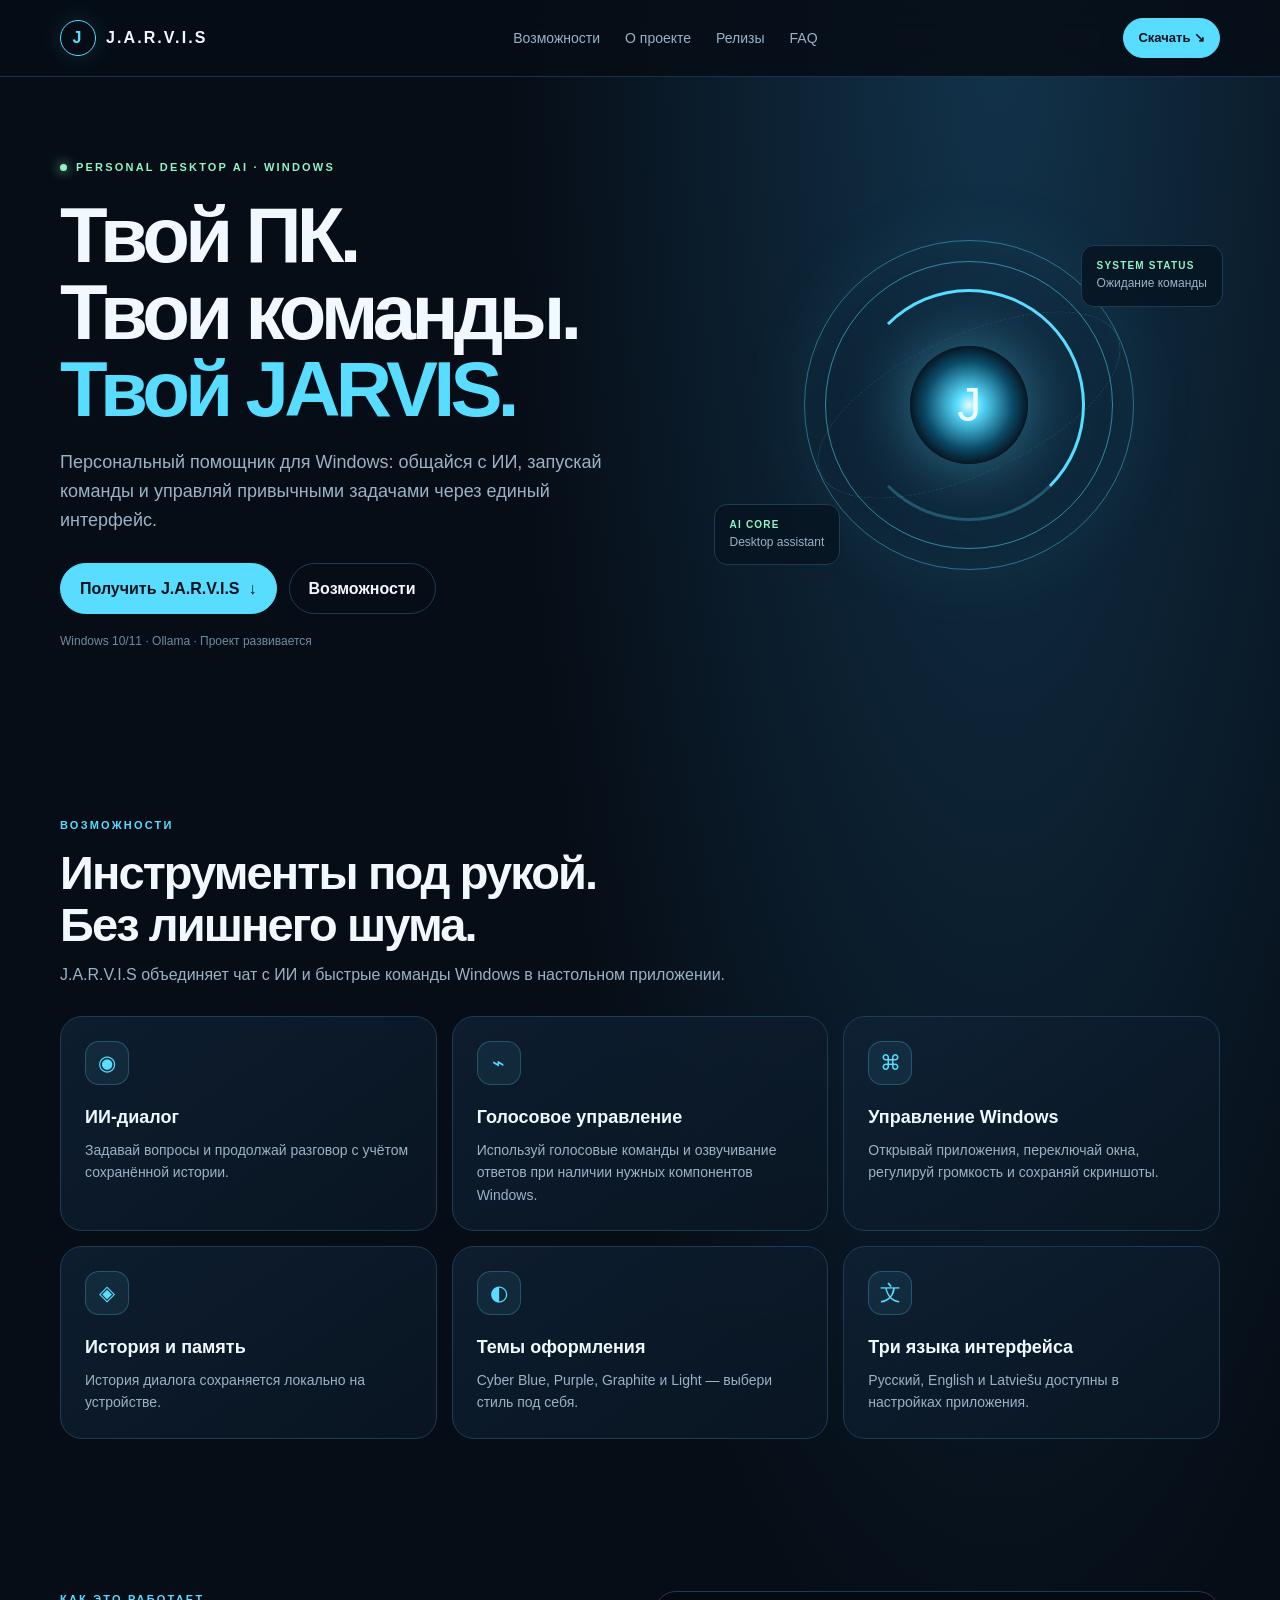
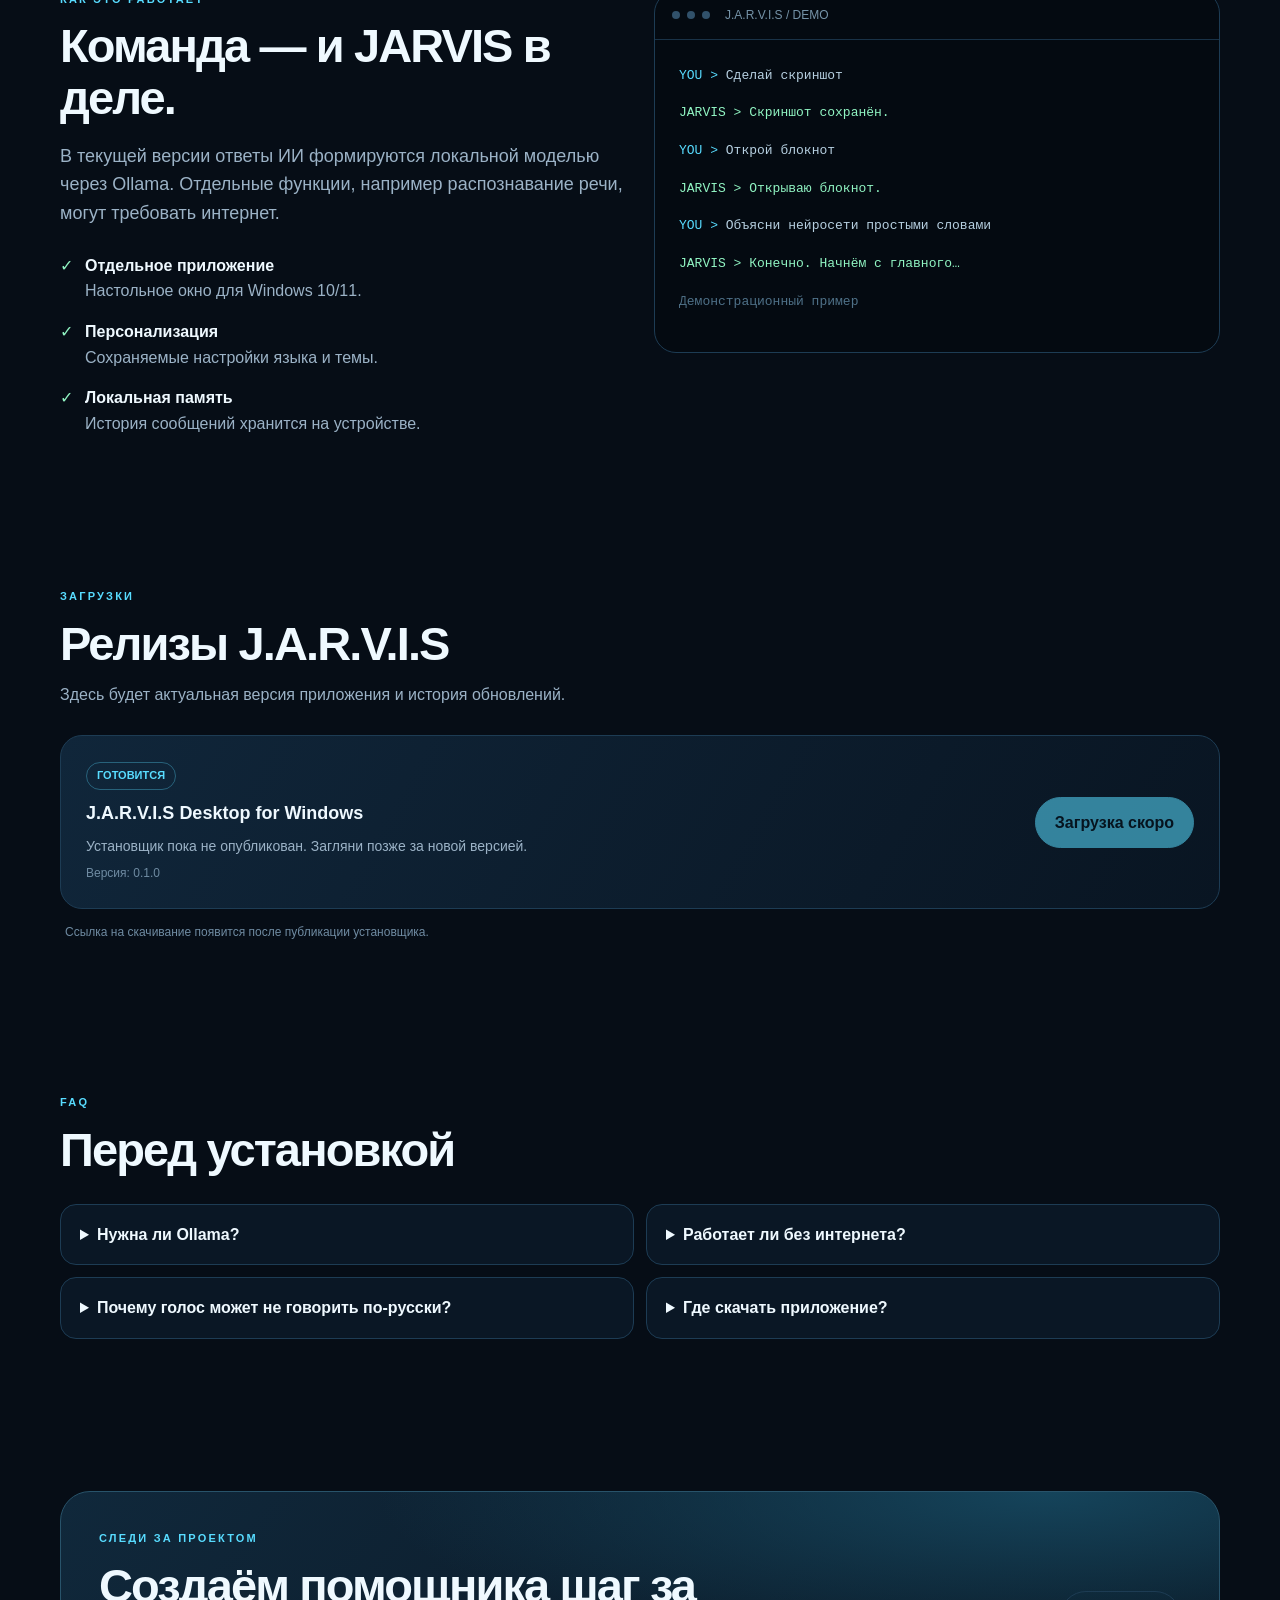
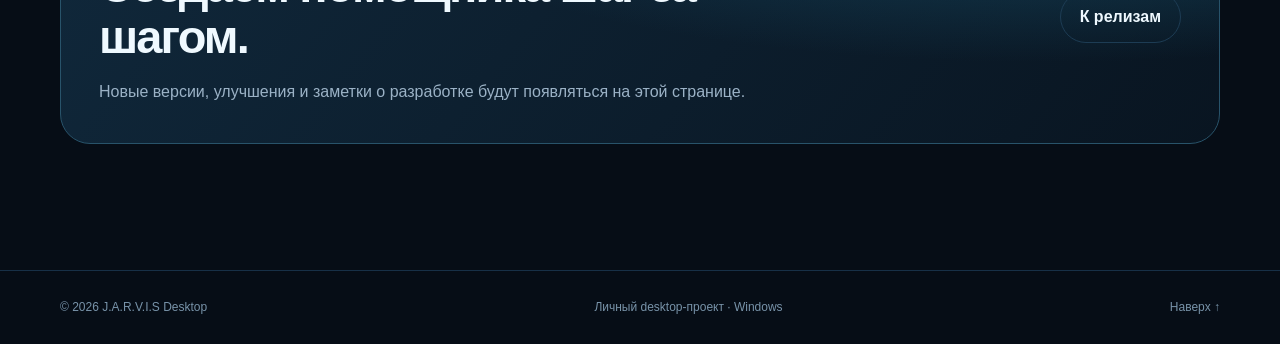
==== index.html @ d4314471 "Add files via upload" ====
<!doctype html>
<html lang="ru">
<head>
<meta charset="utf-8"><meta name="viewport" content="width=device-width, initial-scale=1">
<meta name="theme-color" content="#07111d">
<meta name="description" content="J.A.R.V.I.S Desktop — персональный ИИ-помощник для Windows. Возможности, релизы и загрузка.">
<title>J.A.R.V.I.S — Desktop AI</title>
<link rel="stylesheet" href="styles.css">
<script src="site-config.js"></script>
</head>
<body>
<header><div class="wrap nav">
<a class="brand" href="#top"><span class="mark">J</span> J.A.R.V.I.S</a>
<nav class="links"><a href="#features">Возможности</a><a href="#about">О проекте</a><a href="#releases">Релизы</a><a href="#faq">FAQ</a></nav>
<a class="btn small" href="#releases">Скачать ↘</a>
</div></header>
<main id="top">
<div class="wrap hero">
<div>
<div class="eyebrow"><span class="live"></span> PERSONAL DESKTOP AI · WINDOWS</div>
<h1>Твой ПК.<br>Твои команды.<br><span>Твой JARVIS.</span></h1>
<p class="lead">Персональный помощник для Windows: общайся с ИИ, запускай команды и управляй привычными задачами через единый интерфейс.</p>
<div class="actions"><a class="btn" href="#releases">Получить J.A.R.V.I.S <span>↓</span></a><a class="btn ghost" href="#features">Возможности</a></div>
<div class="note">Windows 10/11 · Ollama · Проект развивается</div>
</div>
<div class="reactorbox" aria-label="Футуристическое ядро JARVIS"><div class="reactor"><div class="orbit"></div><div class="core">J</div></div><div class="hud a"><b>SYSTEM STATUS</b>Ожидание команды</div><div class="hud b"><b>AI CORE</b>Desktop assistant</div></div>
</div>

<section id="features"><div class="wrap">
<div class="head"><div class="kicker">Возможности</div><h2>Инструменты под рукой.<br>Без лишнего шума.</h2><p>J.A.R.V.I.S объединяет чат с ИИ и быстрые команды Windows в настольном приложении.</p></div>
<div class="cards">
<article class="card"><div class="ico">◉</div><h3>ИИ-диалог</h3><p>Задавай вопросы и продолжай разговор с учётом сохранённой истории.</p></article>
<article class="card"><div class="ico">⌁</div><h3>Голосовое управление</h3><p>Используй голосовые команды и озвучивание ответов при наличии нужных компонентов Windows.</p></article>
<article class="card"><div class="ico">⌘</div><h3>Управление Windows</h3><p>Открывай приложения, переключай окна, регулируй громкость и сохраняй скриншоты.</p></article>
<article class="card"><div class="ico">◈</div><h3>История и память</h3><p>История диалога сохраняется локально на устройстве.</p></article>
<article class="card"><div class="ico">◐</div><h3>Темы оформления</h3><p>Cyber Blue, Purple, Graphite и Light — выбери стиль под себя.</p></article>
<article class="card"><div class="ico">文</div><h3>Три языка интерфейса</h3><p>Русский, English и Latviešu доступны в настройках приложения.</p></article>
</div></div></section>

<section id="about"><div class="wrap split">
<div><div class="kicker">Как это работает</div><h2>Команда — и JARVIS в деле.</h2><p class="lead">В текущей версии ответы ИИ формируются локальной моделью через Ollama. Отдельные функции, например распознавание речи, могут требовать интернет.</p>
<div class="checks"><div class="check"><span class="tick">✓</span><div><strong>Отдельное приложение</strong>Настольное окно для Windows 10/11.</div></div><div class="check"><span class="tick">✓</span><div><strong>Персонализация</strong>Сохраняемые настройки языка и темы.</div></div><div class="check"><span class="tick">✓</span><div><strong>Локальная память</strong>История сообщений хранится на устройстве.</div></div></div></div>
<div class="terminal"><div class="termhead"><span class="ball"></span><span class="ball"></span><span class="ball"></span><span style="margin-left:8px">J.A.R.V.I.S / DEMO</span></div><div class="termbody"><p><span class="prompt">YOU &gt;</span> Сделай скриншот</p><p class="response">JARVIS &gt; Скриншот сохранён.</p><p><span class="prompt">YOU &gt;</span> Открой блокнот</p><p class="response">JARVIS &gt; Открываю блокнот.</p><p><span class="prompt">YOU &gt;</span> Объясни нейросети простыми словами</p><p class="response">JARVIS &gt; Конечно. Начнём с главного…</p><p class="dim">Демонстрационный пример</p></div></div>
</div></section>

<section id="releases"><div class="wrap"><div class="head"><div class="kicker">Загрузки</div><h2>Релизы J.A.R.V.I.S</h2><p>Здесь будет актуальная версия приложения и история обновлений.</p></div>
<div class="release">
<div><span class="pill" id="releaseStatus">ГОТОВИТСЯ</span><h3 id="releaseTitle">J.A.R.V.I.S Desktop for Windows</h3><p id="releaseDescription">Установщик пока не опубликован. Загляни позже за новой версией.</p><p class="version" id="versionLabel">Версия: скоро</p></div>
<a class="btn disabled" id="downloadBtn" href="#" aria-disabled="true">Загрузка скоро</a>
</div>
<p class="note" style="margin:14px 5px 0" id="releaseNote">Ссылка на скачивание появится после публикации установщика.</p>
</div></section>

<section id="faq"><div class="wrap"><div class="head"><div class="kicker">FAQ</div><h2>Перед установкой</h2></div><div class="faq">
<details><summary>Нужна ли Ollama?</summary><p>Да, текущая версия приложения обращается к Ollama, чтобы получать ответы от локальной языковой модели. Ollama и модель нужно настроить отдельно.</p></details>
<details><summary>Работает ли без интернета?</summary><p>Локальная модель может отвечать без облачного ИИ, но распознавание речи через Google в текущем приложении требует интернет-соединения.</p></details>
<details><summary>Почему голос может не говорить по-русски?</summary><p>В Windows должен быть установлен совместимый русский голос преобразования текста в речь. Наличие голоса зависит от конфигурации системы.</p></details>
<details><summary>Где скачать приложение?</summary><p>Когда будет опубликован установщик, ссылка появится в разделе «Релизы».</p></details>
</div></div></section>

<section><div class="wrap"><div class="cta"><div><div class="kicker">Следи за проектом</div><h2>Создаём помощника шаг за шагом.</h2><p>Новые версии, улучшения и заметки о разработке будут появляться на этой странице.</p></div><a class="btn ghost" href="#releases">К релизам</a></div></div></section>
</main>
<footer><div class="wrap foot"><span>© <span id="year"></span> J.A.R.V.I.S Desktop</span><span>Личный desktop-проект · Windows</span><a href="#top">Наверх ↑</a></div></footer>
<script src="app.js"></script>
</body></html>
---- styles.css ----
*{box-sizing:border-box}html{scroll-behavior:smooth}body{margin:0;background:radial-gradient(ellipse at 78% 0%,#12334b 0,transparent 35%),#060d16;color:#eff9ff;font:16px/1.6 Inter,"Segoe UI",Arial,sans-serif}a{color:inherit;text-decoration:none}.wrap{width:min(1160px,calc(100% - 40px));margin:auto}header{position:sticky;top:0;z-index:10;background:#060d16df;backdrop-filter:blur(16px);border-bottom:1px solid #193247}.nav{height:76px;display:flex;align-items:center;justify-content:space-between;gap:24px}.brand{display:flex;align-items:center;gap:10px;font-weight:900;letter-spacing:.13em}.mark{width:36px;height:36px;border:1px solid #58dcff;border-radius:50%;display:grid;place-items:center;color:#58dcff;box-shadow:0 0 25px #58dcff25}.links{display:flex;gap:25px;color:#9bb2c6;font-size:14px}.links a:hover{color:#58dcff}.btn{border:1px solid #58dcff;background:#58dcff;color:#03111a;padding:12px 19px;border-radius:999px;font-weight:850;display:inline-flex;align-items:center;justify-content:center;gap:9px;cursor:pointer;transition:.2s}.btn:hover{transform:translateY(-2px);box-shadow:0 10px 30px #58dcff24}.btn.ghost{background:transparent;color:#eff9ff;border-color:#1d3c54}.btn.small{padding:9px 14px;font-size:13px}.btn.disabled{opacity:.55;pointer-events:none;cursor:not-allowed}.hero{display:grid;grid-template-columns:1.1fr .9fr;align-items:center;gap:45px;padding:82px 0 90px;min-height:600px}.eyebrow,.kicker{font-size:11px;letter-spacing:.2em;text-transform:uppercase;font-weight:900;color:#91f5c3}.eyebrow{display:flex;align-items:center;gap:9px}.live{width:7px;height:7px;border-radius:50%;background:#91f5c3;box-shadow:0 0 12px #91f5c3}h1{font-size:clamp(44px,6.5vw,78px);letter-spacing:-.06em;line-height:.99;margin:20px 0}h1 span{color:#58dcff}h2{font-size:clamp(30px,4vw,47px);line-height:1.1;letter-spacing:-.04em;margin:12px 0}h3{margin:0 0 7px;font-size:18px}.lead{font-size:18px;max-width:580px;color:#9bb2c6}.actions{display:flex;gap:12px;flex-wrap:wrap;margin:28px 0 18px}.note{font-size:12px;color:#6f8ba2}.reactorbox{position:relative;min-height:390px;display:grid;place-items:center}.reactor{width:min(330px,75vw);aspect-ratio:1;border:1px solid #58dcff6b;border-radius:50%;display:grid;place-items:center;position:relative;box-shadow:0 0 80px #58dcff10,inset 0 0 55px #58dcff0a;animation:float 5s ease-in-out infinite}.reactor:before,.reactor:after{content:"";position:absolute;inset:20px;border:1px solid #58dcff85;border-radius:50%}.reactor:after{inset:48px;border:3px solid #58dcff;border-left-color:transparent;border-bottom-color:#58dcff44;animation:spin 12s linear infinite}.orbit{position:absolute;inset:0;border:1px dashed #58dcff45;border-radius:50%;transform:rotate(-25deg) scaleY(.42)}.core{width:118px;height:118px;border-radius:50%;background:radial-gradient(circle,#e4fbff 0,#58dcff 15%,#0b4c69 52%,#06101b 73%);box-shadow:0 0 60px #58dcff70;display:grid;place-items:center;font-size:48px;font-weight:300}.hud{position:absolute;padding:12px 15px;border:1px solid #1d3c54;border-radius:13px;background:#071522df;backdrop-filter:blur(10px);font-size:12px;color:#9bb2c6}.hud b{display:block;color:#91f5c3;font-size:10px;letter-spacing:.12em}.hud.a{right:-3px;top:35px}.hud.b{left:-4px;bottom:35px}section{padding:76px 0}.head{max-width:690px;margin-bottom:28px}.head p{color:#9bb2c6;margin:0}.kicker{color:#58dcff}.cards{display:grid;grid-template-columns:repeat(3,1fr);gap:15px}.card{padding:24px;border:1px solid #1d3c54;border-radius:22px;background:linear-gradient(145deg,#102338b8,#091522e8);min-height:180px}.ico{height:44px;width:44px;display:grid;place-items:center;border-radius:14px;border:1px solid #58dcff40;background:#58dcff12;color:#58dcff;font-size:21px;margin-bottom:18px}.card p{font-size:14px;color:#9bb2c6;margin:0}.split{display:grid;grid-template-columns:1fr 1fr;gap:28px;align-items:start}.terminal{border:1px solid #1d3c54;border-radius:22px;overflow:hidden;background:#040a11}.termhead{padding:14px 17px;border-bottom:1px solid #193247;color:#7593a8;font-size:12px;display:flex;align-items:center;gap:7px}.ball{height:8px;width:8px;border-radius:50%;background:#31516a}.termbody{padding:24px;font:13px/1.9 Consolas,monospace;color:#b7d0e1}.prompt{color:#58dcff}.response{color:#91f5c3}.termbody p{margin:0 0 13px}.dim{color:#4f7188}.checks{display:grid;gap:15px;margin-top:25px}.check{display:flex;gap:12px;color:#9bb2c6}.check strong{display:block;color:#eff9ff}.tick{color:#91f5c3}.release{display:grid;grid-template-columns:1fr auto;align-items:center;gap:20px;border:1px solid #1d3c54;border-radius:22px;padding:25px;background:linear-gradient(120deg,#10263a,#091522)}.pill{display:inline-block;border:1px solid #58dcff55;border-radius:999px;padding:4px 10px;color:#58dcff;font-size:11px;font-weight:800}.release p{color:#9bb2c6;margin:7px 0 0;font-size:14px}.release h3{margin-top:9px}.version{font-size:12px!important;color:#6f8ba2!important}.faq{display:grid;grid-template-columns:1fr 1fr;gap:12px}details{border:1px solid #1d3c54;border-radius:16px;background:#0a1725;padding:17px 19px}summary{font-weight:750;cursor:pointer}details p{font-size:14px;color:#9bb2c6;margin-bottom:0}.cta{border:1px solid #28536a;border-radius:30px;padding:38px;background:radial-gradient(ellipse at 85% 0%,#15445b,transparent 48%),linear-gradient(130deg,#10283b,#091521);display:flex;justify-content:space-between;align-items:center;gap:25px}.cta p{color:#9bb2c6;margin-bottom:0}.cta h2{max-width:650px}footer{border-top:1px solid #173047;margin-top:50px;padding:27px 0;color:#7893a9;font-size:12px}.foot{display:flex;justify-content:space-between;gap:16px;flex-wrap:wrap}@keyframes spin{to{transform:rotate(335deg)}}@keyframes float{50%{transform:translateY(-8px)}}@media(max-width:820px){.links{display:none}.hero,.split{grid-template-columns:1fr}.hero{padding:50px 0 65px;gap:0}.reactorbox{min-height:330px}.cards{grid-template-columns:1fr 1fr}.cta{display:block}.cta .btn{margin-top:20px}}@media(max-width:560px){.wrap{width:calc(100% - 28px)}.cards,.faq{grid-template-columns:1fr}.nav{height:66px}.nav>.btn{padding:9px 12px;font-size:12px}.hero{padding-top:42px}h1{font-size:48px}.lead{font-size:16px}.reactorbox{min-height:295px}.hud.a{right:0}.hud.b{left:0}.release{grid-template-columns:1fr}.cta{padding:25px}}@media(prefers-reduced-motion:reduce){*,*:before,*:after{animation:none!important;scroll-behavior:auto!important;transition:none!important}}
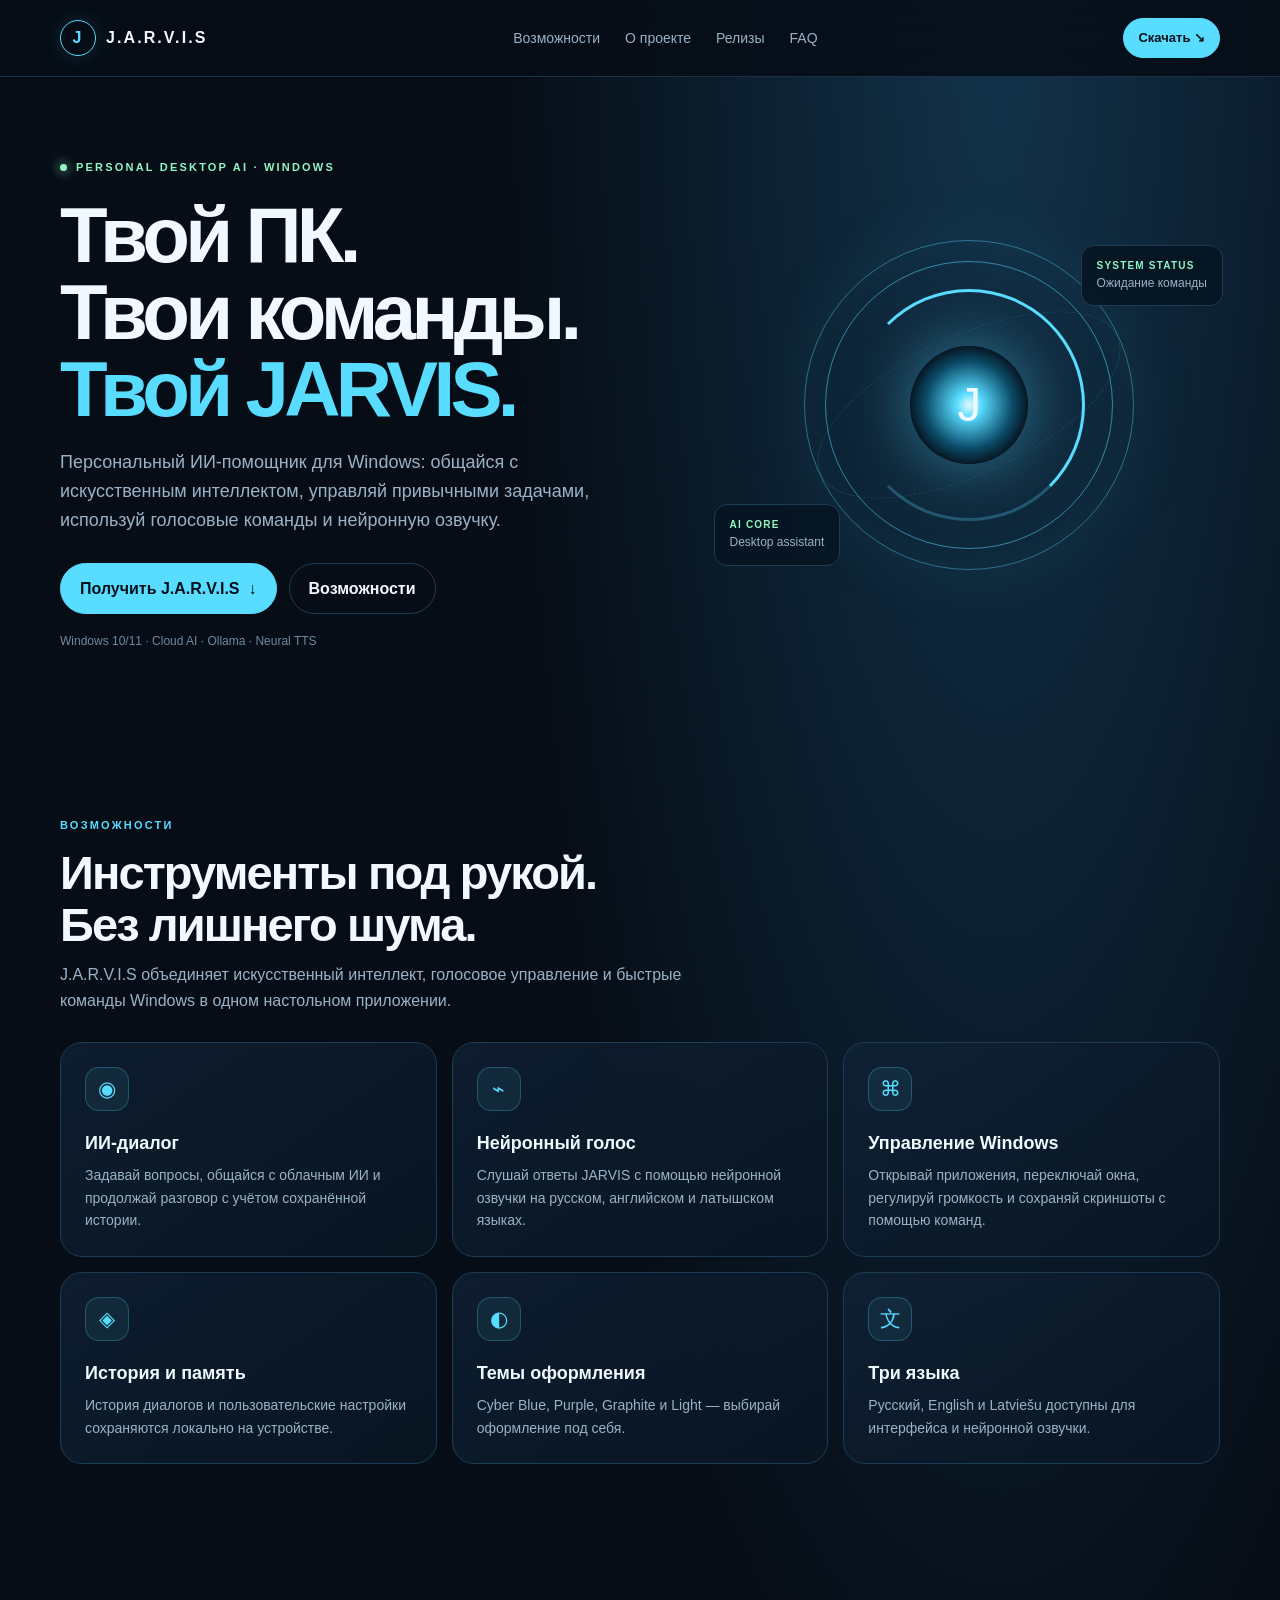
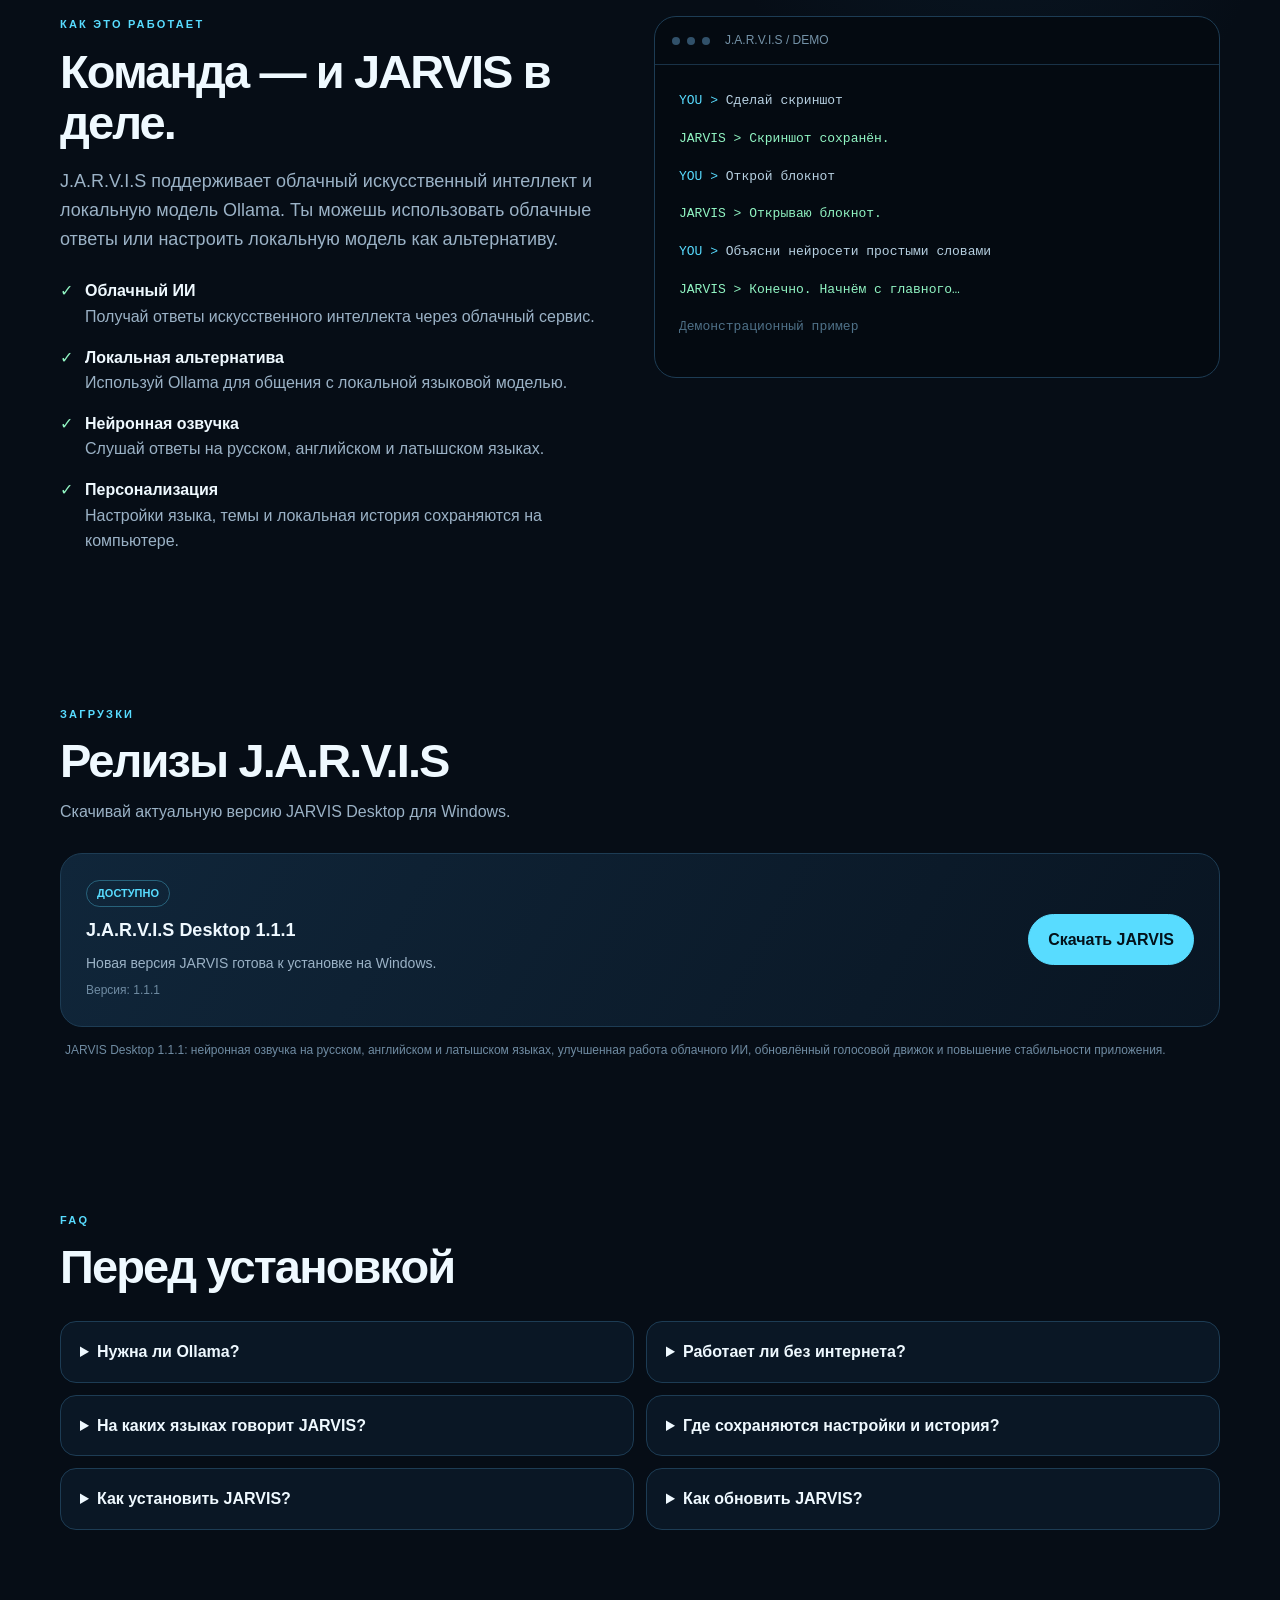
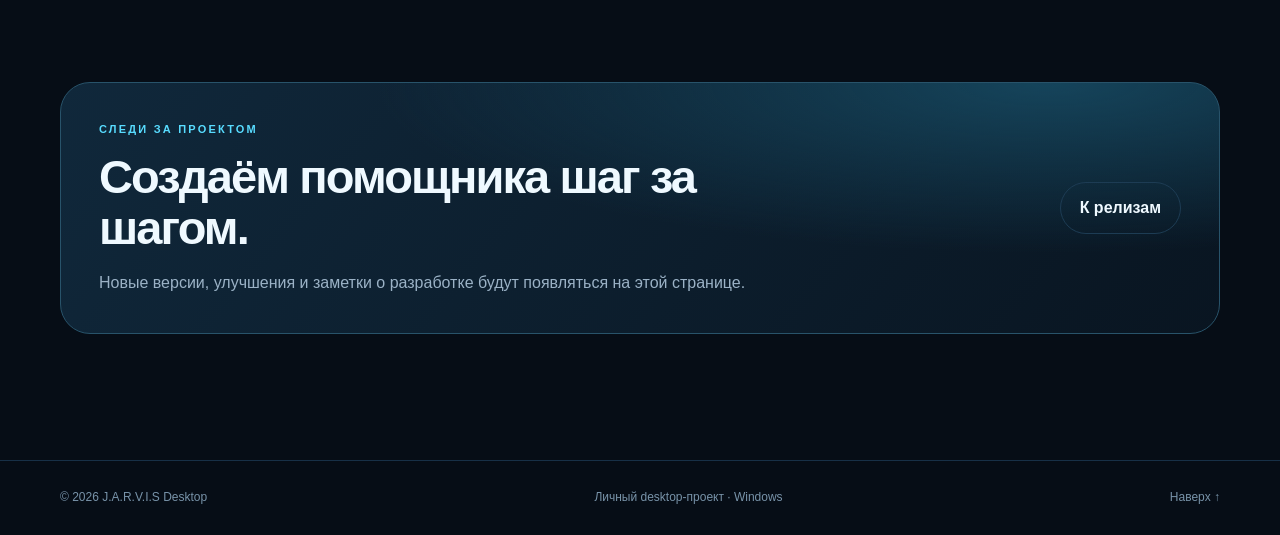
==== commit bafb15cf: "index.html" ====
--- a/index.html
+++ b/index.html
@@ -1,65 +1,322 @@
+
 <!doctype html>
 <html lang="ru">
 <head>
-<meta charset="utf-8"><meta name="viewport" content="width=device-width, initial-scale=1">
+<meta charset="utf-8">
+<meta name="viewport" content="width=device-width, initial-scale=1">
 <meta name="theme-color" content="#07111d">
-<meta name="description" content="J.A.R.V.I.S Desktop — персональный ИИ-помощник для Windows. Возможности, релизы и загрузка.">
+<meta name="description" content="J.A.R.V.I.S Desktop 1.1.1 — персональный ИИ-помощник для Windows с облачным ИИ, локальной моделью Ollama и нейронной озвучкой на трёх языках.">
+<meta property="og:title" content="J.A.R.V.I.S — Desktop AI">
+<meta property="og:description" content="Персональный ИИ-помощник для Windows. Облачный ИИ, голосовое управление и три языка озвучки.">
+<meta property="og:type" content="website">
 <title>J.A.R.V.I.S — Desktop AI</title>
 <link rel="stylesheet" href="styles.css">
 <script src="site-config.js"></script>
 </head>
+
 <body>
-<header><div class="wrap nav">
+
+<header>
+<div class="wrap nav">
 <a class="brand" href="#top"><span class="mark">J</span> J.A.R.V.I.S</a>
-<nav class="links"><a href="#features">Возможности</a><a href="#about">О проекте</a><a href="#releases">Релизы</a><a href="#faq">FAQ</a></nav>
+<nav class="links">
+<a href="#features">Возможности</a>
+<a href="#about">О проекте</a>
+<a href="#releases">Релизы</a>
+<a href="#faq">FAQ</a>
+</nav>
 <a class="btn small" href="#releases">Скачать ↘</a>
-</div></header>
+</div>
+</header>
+
 <main id="top">
+
 <div class="wrap hero">
 <div>
 <div class="eyebrow"><span class="live"></span> PERSONAL DESKTOP AI · WINDOWS</div>
+
 <h1>Твой ПК.<br>Твои команды.<br><span>Твой JARVIS.</span></h1>
-<p class="lead">Персональный помощник для Windows: общайся с ИИ, запускай команды и управляй привычными задачами через единый интерфейс.</p>
-<div class="actions"><a class="btn" href="#releases">Получить J.A.R.V.I.S <span>↓</span></a><a class="btn ghost" href="#features">Возможности</a></div>
-<div class="note">Windows 10/11 · Ollama · Проект развивается</div>
-</div>
-<div class="reactorbox" aria-label="Футуристическое ядро JARVIS"><div class="reactor"><div class="orbit"></div><div class="core">J</div></div><div class="hud a"><b>SYSTEM STATUS</b>Ожидание команды</div><div class="hud b"><b>AI CORE</b>Desktop assistant</div></div>
-</div>
-
-<section id="features"><div class="wrap">
-<div class="head"><div class="kicker">Возможности</div><h2>Инструменты под рукой.<br>Без лишнего шума.</h2><p>J.A.R.V.I.S объединяет чат с ИИ и быстрые команды Windows в настольном приложении.</p></div>
+
+<p class="lead">
+Персональный ИИ-помощник для Windows: общайся с искусственным интеллектом,
+управляй привычными задачами, используй голосовые команды и нейронную озвучку.
+</p>
+
+<div class="actions">
+<a class="btn" href="#releases">Получить J.A.R.V.I.S <span>↓</span></a>
+<a class="btn ghost" href="#features">Возможности</a>
+</div>
+
+<div class="note">Windows 10/11 · Cloud AI · Ollama · Neural TTS</div>
+</div>
+
+<div class="reactorbox" aria-label="Футуристическое ядро JARVIS">
+<div class="reactor">
+<div class="orbit"></div>
+<div class="core">J</div>
+</div>
+<div class="hud a"><b>SYSTEM STATUS</b>Ожидание команды</div>
+<div class="hud b"><b>AI CORE</b>Desktop assistant</div>
+</div>
+</div>
+
+
+<section id="features">
+<div class="wrap">
+
+<div class="head">
+<div class="kicker">Возможности</div>
+<h2>Инструменты под рукой.<br>Без лишнего шума.</h2>
+<p>J.A.R.V.I.S объединяет искусственный интеллект, голосовое управление и быстрые команды Windows в одном настольном приложении.</p>
+</div>
+
 <div class="cards">
-<article class="card"><div class="ico">◉</div><h3>ИИ-диалог</h3><p>Задавай вопросы и продолжай разговор с учётом сохранённой истории.</p></article>
-<article class="card"><div class="ico">⌁</div><h3>Голосовое управление</h3><p>Используй голосовые команды и озвучивание ответов при наличии нужных компонентов Windows.</p></article>
-<article class="card"><div class="ico">⌘</div><h3>Управление Windows</h3><p>Открывай приложения, переключай окна, регулируй громкость и сохраняй скриншоты.</p></article>
-<article class="card"><div class="ico">◈</div><h3>История и память</h3><p>История диалога сохраняется локально на устройстве.</p></article>
-<article class="card"><div class="ico">◐</div><h3>Темы оформления</h3><p>Cyber Blue, Purple, Graphite и Light — выбери стиль под себя.</p></article>
-<article class="card"><div class="ico">文</div><h3>Три языка интерфейса</h3><p>Русский, English и Latviešu доступны в настройках приложения.</p></article>
-</div></div></section>
-
-<section id="about"><div class="wrap split">
-<div><div class="kicker">Как это работает</div><h2>Команда — и JARVIS в деле.</h2><p class="lead">В текущей версии ответы ИИ формируются локальной моделью через Ollama. Отдельные функции, например распознавание речи, могут требовать интернет.</p>
-<div class="checks"><div class="check"><span class="tick">✓</span><div><strong>Отдельное приложение</strong>Настольное окно для Windows 10/11.</div></div><div class="check"><span class="tick">✓</span><div><strong>Персонализация</strong>Сохраняемые настройки языка и темы.</div></div><div class="check"><span class="tick">✓</span><div><strong>Локальная память</strong>История сообщений хранится на устройстве.</div></div></div></div>
-<div class="terminal"><div class="termhead"><span class="ball"></span><span class="ball"></span><span class="ball"></span><span style="margin-left:8px">J.A.R.V.I.S / DEMO</span></div><div class="termbody"><p><span class="prompt">YOU &gt;</span> Сделай скриншот</p><p class="response">JARVIS &gt; Скриншот сохранён.</p><p><span class="prompt">YOU &gt;</span> Открой блокнот</p><p class="response">JARVIS &gt; Открываю блокнот.</p><p><span class="prompt">YOU &gt;</span> Объясни нейросети простыми словами</p><p class="response">JARVIS &gt; Конечно. Начнём с главного…</p><p class="dim">Демонстрационный пример</p></div></div>
-</div></section>
-
-<section id="releases"><div class="wrap"><div class="head"><div class="kicker">Загрузки</div><h2>Релизы J.A.R.V.I.S</h2><p>Здесь будет актуальная версия приложения и история обновлений.</p></div>
+
+<article class="card">
+<div class="ico">◉</div>
+<h3>ИИ-диалог</h3>
+<p>Задавай вопросы, общайся с облачным ИИ и продолжай разговор с учётом сохранённой истории.</p>
+</article>
+
+<article class="card">
+<div class="ico">⌁</div>
+<h3>Нейронный голос</h3>
+<p>Слушай ответы JARVIS с помощью нейронной озвучки на русском, английском и латышском языках.</p>
+</article>
+
+<article class="card">
+<div class="ico">⌘</div>
+<h3>Управление Windows</h3>
+<p>Открывай приложения, переключай окна, регулируй громкость и сохраняй скриншоты с помощью команд.</p>
+</article>
+
+<article class="card">
+<div class="ico">◈</div>
+<h3>История и память</h3>
+<p>История диалогов и пользовательские настройки сохраняются локально на устройстве.</p>
+</article>
+
+<article class="card">
+<div class="ico">◐</div>
+<h3>Темы оформления</h3>
+<p>Cyber Blue, Purple, Graphite и Light — выбирай оформление под себя.</p>
+</article>
+
+<article class="card">
+<div class="ico">文</div>
+<h3>Три языка</h3>
+<p>Русский, English и Latviešu доступны для интерфейса и нейронной озвучки.</p>
+</article>
+
+</div>
+</div>
+</section>
+
+
+<section id="about">
+<div class="wrap split">
+
+<div>
+<div class="kicker">Как это работает</div>
+<h2>Команда — и JARVIS в деле.</h2>
+
+<p class="lead">
+J.A.R.V.I.S поддерживает облачный искусственный интеллект и локальную модель Ollama.
+Ты можешь использовать облачные ответы или настроить локальную модель как альтернативу.
+</p>
+
+<div class="checks">
+
+<div class="check">
+<span class="tick">✓</span>
+<div>
+<strong>Облачный ИИ</strong>
+Получай ответы искусственного интеллекта через облачный сервис.
+</div>
+</div>
+
+<div class="check">
+<span class="tick">✓</span>
+<div>
+<strong>Локальная альтернатива</strong>
+Используй Ollama для общения с локальной языковой моделью.
+</div>
+</div>
+
+<div class="check">
+<span class="tick">✓</span>
+<div>
+<strong>Нейронная озвучка</strong>
+Слушай ответы на русском, английском и латышском языках.
+</div>
+</div>
+
+<div class="check">
+<span class="tick">✓</span>
+<div>
+<strong>Персонализация</strong>
+Настройки языка, темы и локальная история сохраняются на компьютере.
+</div>
+</div>
+
+</div>
+</div>
+
+<div class="terminal">
+<div class="termhead">
+<span class="ball"></span>
+<span class="ball"></span>
+<span class="ball"></span>
+<span style="margin-left:8px">J.A.R.V.I.S / DEMO</span>
+</div>
+
+<div class="termbody">
+<p><span class="prompt">YOU &gt;</span> Сделай скриншот</p>
+<p class="response">JARVIS &gt; Скриншот сохранён.</p>
+
+<p><span class="prompt">YOU &gt;</span> Открой блокнот</p>
+<p class="response">JARVIS &gt; Открываю блокнот.</p>
+
+<p><span class="prompt">YOU &gt;</span> Объясни нейросети простыми словами</p>
+<p class="response">JARVIS &gt; Конечно. Начнём с главного…</p>
+
+<p class="dim">Демонстрационный пример</p>
+</div>
+</div>
+
+</div>
+</section>
+
+
+<section id="releases">
+<div class="wrap">
+
+<div class="head">
+<div class="kicker">Загрузки</div>
+<h2>Релизы J.A.R.V.I.S</h2>
+<p>Скачивай актуальную версию JARVIS Desktop для Windows.</p>
+</div>
+
 <div class="release">
-<div><span class="pill" id="releaseStatus">ГОТОВИТСЯ</span><h3 id="releaseTitle">J.A.R.V.I.S Desktop for Windows</h3><p id="releaseDescription">Установщик пока не опубликован. Загляни позже за новой версией.</p><p class="version" id="versionLabel">Версия: скоро</p></div>
-<a class="btn disabled" id="downloadBtn" href="#" aria-disabled="true">Загрузка скоро</a>
-</div>
-<p class="note" style="margin:14px 5px 0" id="releaseNote">Ссылка на скачивание появится после публикации установщика.</p>
-</div></section>
-
-<section id="faq"><div class="wrap"><div class="head"><div class="kicker">FAQ</div><h2>Перед установкой</h2></div><div class="faq">
-<details><summary>Нужна ли Ollama?</summary><p>Да, текущая версия приложения обращается к Ollama, чтобы получать ответы от локальной языковой модели. Ollama и модель нужно настроить отдельно.</p></details>
-<details><summary>Работает ли без интернета?</summary><p>Локальная модель может отвечать без облачного ИИ, но распознавание речи через Google в текущем приложении требует интернет-соединения.</p></details>
-<details><summary>Почему голос может не говорить по-русски?</summary><p>В Windows должен быть установлен совместимый русский голос преобразования текста в речь. Наличие голоса зависит от конфигурации системы.</p></details>
-<details><summary>Где скачать приложение?</summary><p>Когда будет опубликован установщик, ссылка появится в разделе «Релизы».</p></details>
-</div></div></section>
-
-<section><div class="wrap"><div class="cta"><div><div class="kicker">Следи за проектом</div><h2>Создаём помощника шаг за шагом.</h2><p>Новые версии, улучшения и заметки о разработке будут появляться на этой странице.</p></div><a class="btn ghost" href="#releases">К релизам</a></div></div></section>
+
+<div>
+<span class="pill" id="releaseStatus">ПРОВЕРКА ВЕРСИИ</span>
+<h3 id="releaseTitle">J.A.R.V.I.S Desktop for Windows</h3>
+<p id="releaseDescription">Загружаем информацию о последнем релизе...</p>
+<p class="version" id="versionLabel">Версия: проверяется</p>
+</div>
+
+<a class="btn disabled"
+id="downloadBtn"
+href="#"
+aria-disabled="true">
+Загрузка...
+</a>
+
+</div>
+
+<p class="note" style="margin:14px 5px 0" id="releaseNote">
+Информация о последней версии загружается.
+</p>
+
+</div>
+</section>
+
+
+<section id="faq">
+<div class="wrap">
+
+<div class="head">
+<div class="kicker">FAQ</div>
+<h2>Перед установкой</h2>
+</div>
+
+<div class="faq">
+
+<details>
+<summary>Нужна ли Ollama?</summary>
+<p>
+Нет. J.A.R.V.I.S поддерживает облачный ИИ.
+Ollama можно настроить дополнительно и использовать как локальную альтернативу
+для получения ответов.
+</p>
+</details>
+
+<details>
+<summary>Работает ли без интернета?</summary>
+<p>
+Локальные команды Windows и другие локальные функции могут работать без интернета.
+Для облачного ИИ, нейронной озвучки Edge TTS и некоторых функций распознавания речи
+требуется интернет-соединение. При настроенной Ollama можно использовать локальную модель.
+</p>
+</details>
+
+<details>
+<summary>На каких языках говорит JARVIS?</summary>
+<p>
+В приложении доступны русская, английская и латышская нейронные озвучки.
+Для их работы требуется интернет-соединение.
+</p>
+</details>
+
+<details>
+<summary>Где сохраняются настройки и история?</summary>
+<p>
+Настройки приложения и локальная память хранятся на компьютере пользователя,
+в отдельной папке данных JARVIS.
+</p>
+</details>
+
+<details>
+<summary>Как установить JARVIS?</summary>
+<p>
+Скачай установщик из раздела «Релизы», запусти его и следуй инструкциям.
+После установки JARVIS можно запускать через ярлык Windows.
+</p>
+</details>
+
+<details>
+<summary>Как обновить JARVIS?</summary>
+<p>
+Скачай новый установщик с этой страницы и запусти его.
+При обновлении пользовательские настройки и локальная память сохраняются
+в отдельной папке данных приложения.
+</p>
+</details>
+
+</div>
+</div>
+</section>
+
+
+<section>
+<div class="wrap">
+<div class="cta">
+
+<div>
+<div class="kicker">Следи за проектом</div>
+<h2>Создаём помощника шаг за шагом.</h2>
+<p>Новые версии, улучшения и заметки о разработке будут появляться на этой странице.</p>
+</div>
+
+<a class="btn ghost" href="#releases">К релизам</a>
+
+</div>
+</div>
+</section>
+
 </main>
-<footer><div class="wrap foot"><span>© <span id="year"></span> J.A.R.V.I.S Desktop</span><span>Личный desktop-проект · Windows</span><a href="#top">Наверх ↑</a></div></footer>
+
+
+<footer>
+<div class="wrap foot">
+<span>© <span id="year"></span> J.A.R.V.I.S Desktop</span>
+<span>Личный desktop-проект · Windows</span>
+<a href="#top">Наверх ↑</a>
+</div>
+</footer>
+
 <script src="app.js"></script>
-</body></html>+
+</body>
+</html>
